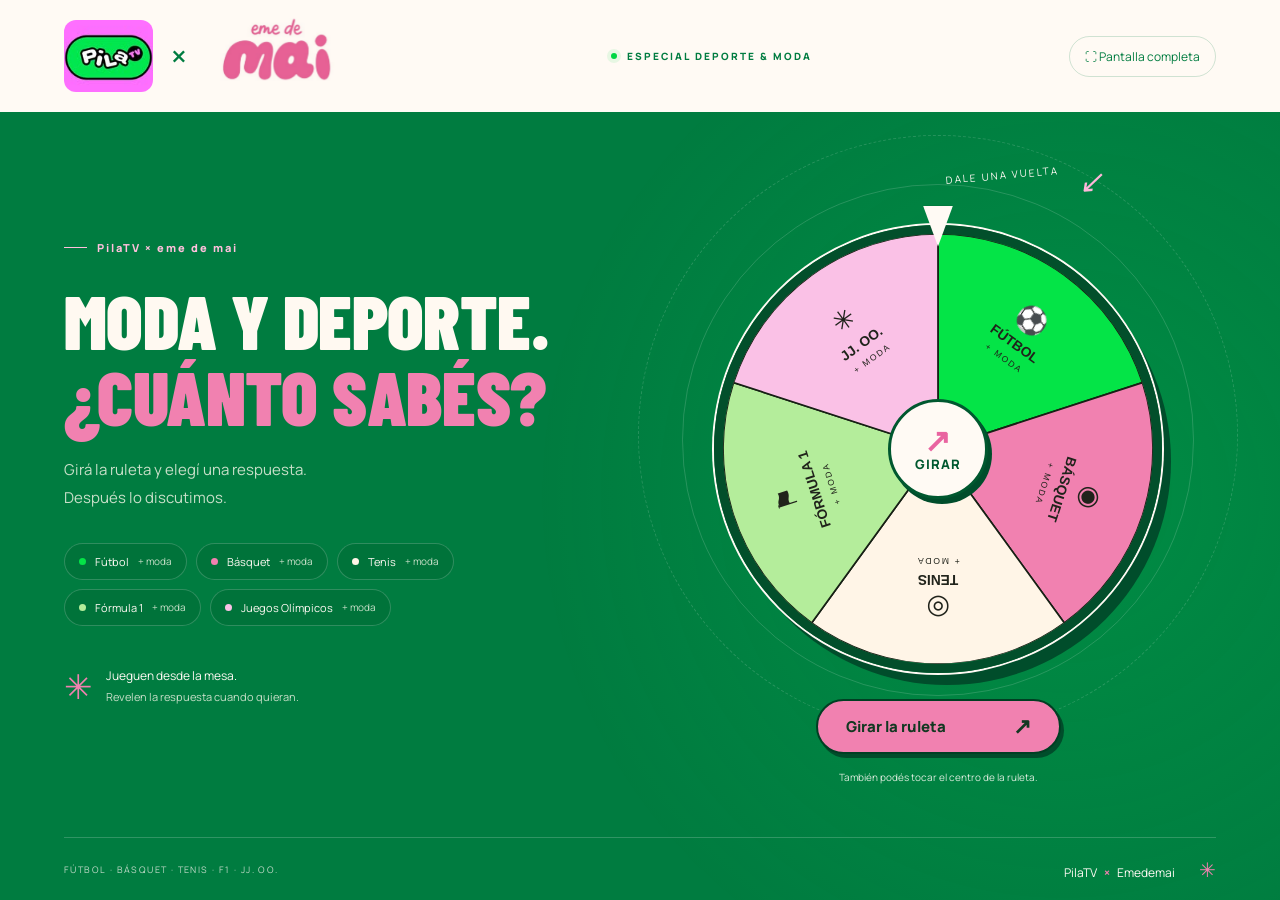
==== index.html @ b7b52172 "Add PilaTV x eme de mai stream game" ====
<!doctype html>
<html lang="es-AR">
<head><meta charset="UTF-8"><meta name="viewport" content="width=device-width,initial-scale=1"><title>PilaTVxEmedemai · Deporte con estilo</title><link rel="stylesheet" href="style.css"><link rel="stylesheet" href="brand.css"></head>
<body>
<div class="ambient" aria-hidden="true"></div>
<header><a class="brand collaboration" href="index.html" aria-label="PilaTV por eme de mai, inicio"><img class="pila-logo" src="assets/pila-logo.png" alt="PilaTV"><span class="cross">×</span><img class="eme-logo" src="assets/eme-logo.png" alt="eme de mai"></a><div class="edition"><span class="live-dot"></span> ESPECIAL DEPORTE & MODA</div><button id="fullscreen" class="quiet" aria-label="Pantalla completa">⛶ <span>Pantalla completa</span></button></header>
<main>
<section id="home">
<div class="intro"><div class="eyebrow"><span></span> PilaTV × eme de mai</div><h1>Moda y deporte.<br><em>¿Cuánto sabés?</em></h1><p>Girá la ruleta y elegí una respuesta.<br>Después lo discutimos.</p><div class="category-list" id="categories"></div><div class="intro-note"><span>✳</span><div>Jueguen desde la mesa.<small>Revelen la respuesta cuando quieran.</small></div></div></div>
<div class="wheel-area"><div class="orbit orbit-one"></div><div class="orbit orbit-two"></div><div class="wheel-top"><span>DALE UNA VUELTA</span><i>↙</i></div><div class="wheel-wrap"><div class="pointer" aria-hidden="true"></div><div id="wheel" class="wheel"></div><button id="spin-center" class="spin-center" aria-label="Girar la ruleta"><span>↗</span>GIRAR</button></div><button id="spin" class="primary spin-button">Girar la ruleta <span>↗</span></button><p id="spin-status" class="wheel-note" role="status">También podés tocar el centro de la ruleta.</p></div>
</section>
<section id="question-view" hidden>
<div class="question-top"><button id="back" class="quiet">← Volver a la ruleta</button><span id="question-category" class="category-pill"></span><span class="episode">PREGUNTA</span></div>
<div class="question-grid"><figure class="question-photo"><img id="question-image" alt=""><figcaption id="image-caption"></figcaption></figure><div class="question-content"><div class="eyebrow">ELEGÍ UNA OPCIÓN</div><h2 id="question-title" tabindex="-1"></h2><div id="options" class="options"></div><button id="reveal" class="primary">Revelar respuesta <span>↗</span></button><div id="answer" class="answer" hidden aria-live="polite"><span class="answer-label">LA RESPUESTA</span><p id="explanation"></p><div class="debate"><span>PARA DISCUTIR</span><h3 id="debate"></h3></div><div class="answer-bottom"><a id="source" target="_blank" rel="noopener noreferrer">Ver fuente ↗</a><button id="next" class="primary">Otra vuelta ↗</button></div></div></div></div>
</section>
</main>
<footer><span>FÚTBOL · BÁSQUET · TENIS · F1 · JJ. OO.</span><span>PilaTV <b>×</b> Emedemai <span class="footer-star">✳</span></span></footer>
<script src="questions.js"></script><script src="app.js"></script>
</body></html>
---- style.css ----
@import url('https://fonts.googleapis.com/css2?family=Barlow+Condensed:wght@600;700;800;900&family=Manrope:wght@400;500;600;700;800&display=swap');
:root{--bg:#111211;--panel:#1b1d1a;--ink:#f6f6ec;--muted:#9c9f94;--lime:#d8fc70;--purple:#b39af8;--line:#34372f}*{box-sizing:border-box}body{margin:0;background:var(--bg);color:var(--ink);font-family:Manrope,Arial,sans-serif;min-height:100vh}button,a{-webkit-tap-highlight-color:transparent}button{font:inherit;cursor:pointer}button:disabled{cursor:wait}button:focus-visible,a:focus-visible{outline:3px solid white;outline-offset:6px}button{color:inherit}a{color:inherit;text-decoration:none}[hidden]{display:none!important}.ambient{pointer-events:none;position:fixed;inset:0;background:radial-gradient(ellipse at 75% 40%,#99b54a0b,transparent 55%);z-index:-1}header{height:104px;max-width:1760px;margin:auto;padding:0 5%;display:flex;align-items:center;justify-content:space-between;border-bottom:1px solid var(--line);gap:20px}.brand{display:flex;align-items:center;gap:13px;font-size:24px;font-weight:800;letter-spacing:-1px}.brand-icon{width:42px;height:42px;display:flex;align-items:center;justify-content:center;background:var(--lime);border-radius:12px;color:#161913;font-size:37px;font-weight:900;position:relative;line-height:1}.brand-icon span{position:absolute;font-size:20px;right:1px;top:0}.cross{color:var(--lime);padding:0 8px;font-weight:400}.brand-light{font-weight:500}.edition{font-size:10px;letter-spacing:2px;display:flex;gap:10px;align-items:center;color:#c7c9bf}.live-dot{height:6px;width:6px;border-radius:50%;background:var(--lime);box-shadow:0 0 12px #d8fc7066}.quiet{border:1px solid var(--line);background:transparent;border-radius:9px;padding:11px 15px;font-size:12px;color:#bbbfb3}.quiet:hover{background:#25281f;color:white}main{max-width:1600px;margin:auto;padding:0 5%}#home{min-height:calc(100vh - 167px);display:grid;grid-template-columns:1fr 1fr;align-items:center;gap:40px;padding:42px 0}.eyebrow{font-size:11px;letter-spacing:2px;font-weight:800;display:flex;gap:10px;align-items:center;color:var(--lime)}.eyebrow>span{width:23px;height:1px;background:var(--lime)}h1{font-family:'Barlow Condensed',Impact,sans-serif;text-transform:uppercase;font-size:clamp(56px,5.9vw,96px);line-height:1;letter-spacing:-1px;margin:27px 0 22px;font-weight:800}h1 em{color:var(--lime);font-style:normal} .intro>p{color:var(--muted);font-size:15px;line-height:1.9}.category-list{display:flex;flex-wrap:wrap;gap:9px;max-width:490px;margin-top:30px}.category-chip{display:flex;align-items:center;gap:9px;padding:9px 12px;border-radius:7px;border:1px solid var(--line);font-size:11px;color:#dedfd5}.category-chip i{width:7px;height:7px;background:var(--color);border-radius:50%}.category-chip small{color:var(--muted);font-size:10px}.intro-note{display:flex;gap:14px;align-items:center;margin-top:37px;font-size:12px}.intro-note>span{font-size:34px;color:var(--purple)}.intro-note small{display:block;margin-top:5px;color:var(--muted);font-size:11px}.wheel-area{position:relative;display:flex;flex-direction:column;align-items:center;isolation:isolate}.wheel-wrap{position:relative;width:min(35vw,510px);aspect-ratio:1;margin:18px 0 26px}.wheel{height:100%;width:100%;border-radius:50%;border:9px solid #25281f;box-shadow:0 0 0 1px #4d5340,0 22px 60px #0008;transition:transform 4.3s cubic-bezier(.12,.64,.12,1);overflow:hidden}.wheel svg{height:100%;width:100%;display:block}.pointer{position:absolute;z-index:3;left:calc(50% - 15px);top:-15px;width:30px;height:37px;background:var(--ink);clip-path:polygon(0 0,100% 0,50% 100%);filter:drop-shadow(0 3px 5px #0008)}.spin-center{position:absolute;top:50%;left:50%;transform:translate(-50%,-50%);height:100px;width:100px;border:6px solid #fff2;border-radius:50%;background:#151812;box-shadow:0 3px 10px #0006;font-size:13px;font-weight:800;letter-spacing:1px;display:flex;flex-direction:column;align-items:center;justify-content:center}.spin-center>span{font-size:32px;line-height:30px;color:var(--lime)}.spin-center:hover{background:#303923}.wheel-top{font-size:10px;letter-spacing:2px;color:#c6cabb;transform:rotate(-5deg);align-self:flex-end;margin-right:20%;display:flex;gap:18px}.wheel-top i{font-size:30px;color:var(--purple)}.primary{background:var(--lime);border:0;padding:15px 22px;color:#202519;border-radius:9px;font-size:14px;font-weight:800;display:flex;justify-content:space-between;gap:26px;align-items:center}.primary:hover{background:#e4ffa0}.primary:disabled{opacity:.6}.spin-button{min-width:245px}.primary>span{font-size:22px;line-height:18px}.wheel-note{color:var(--muted);font-size:10px;margin:16px 0 0}.orbit{position:absolute;border:1px dashed #3b423066;border-radius:50%;z-index:-1;pointer-events:none}.orbit-one{width:108%;aspect-ratio:1;top:-5%}.orbit-two{width:92%;aspect-ratio:1;top:3%;border-style:solid}footer{height:63px;margin:0 5%;border-top:1px solid var(--line);display:flex;align-items:center;justify-content:space-between;color:#818777;font-size:9px;letter-spacing:1.4px}footer>span:last-child{font-size:12px;letter-spacing:0;color:#b4b9aa}footer b{color:var(--lime);margin:0 5px}.footer-star{color:var(--lime);margin-left:22px;font-size:20px}#question-view{padding:27px 0 40px;min-height:calc(100vh - 167px)}.question-top{display:flex;align-items:center;gap:22px;margin-bottom:25px}.category-pill{background:var(--color);color:#172017;border-radius:6px;padding:8px 13px;font-weight:800;font-size:11px}.episode{margin-left:auto;color:var(--muted);font-size:10px;letter-spacing:1.5px}.question-grid{display:grid;grid-template-columns:.85fr 1.15fr;gap:45px;align-items:start}.question-photo{margin:0;border-radius:16px;overflow:hidden;height:clamp(370px,58vh,650px);position:relative;background:#242921}.question-photo img{width:100%;height:100%;object-fit:cover}.question-photo:after{content:'';position:absolute;inset:50% 0 0;background:linear-gradient(transparent,#000c);pointer-events:none}.question-photo figcaption{position:absolute;bottom:13px;left:18px;right:18px;font-size:9px;color:#fff9;z-index:2}.photo-stamp{position:absolute;bottom:50px;left:25px;font-family:'Barlow Condensed',Impact,sans-serif;font-weight:800;font-size:40px;line-height:.95;z-index:2}.photo-stamp span{color:var(--lime)}.question-content h2{font-family:'Barlow Condensed',Impact,sans-serif;font-size:clamp(29px,3vw,47px);line-height:1.08;margin:13px 0 22px;max-width:800px;text-transform:uppercase}.options{display:grid;grid-template-columns:1fr 1fr;gap:10px;margin-bottom:18px}.option{min-height:66px;display:flex;align-items:center;gap:12px;text-align:left;background:var(--panel);border:1px solid var(--line);border-radius:9px;padding:12px 14px;font-size:14px;font-weight:600}.letter{background:#2d3128;color:#a9af9f;flex-shrink:0;width:29px;height:29px;display:grid;place-items:center;border-radius:5px;font-size:12px}.option:hover:not(:disabled),.option.selected{border-color:var(--purple);background:#292338}.option.correct{background:#d8fc7018;border-color:var(--lime);color:var(--lime)}.option.correct .letter{background:var(--lime);color:#182111}.option.wrong{border-color:#e99487;background:#e9948710}.option:disabled{cursor:default}.answer{border-top:1px solid var(--line);padding-top:16px}.answer-label{font-size:10px;color:var(--lime);letter-spacing:1.4px;font-weight:800}.answer p{font-size:13px;line-height:1.7;color:#c1c6b7;margin:7px 0 15px}.debate{border-left:3px solid var(--purple);padding:4px 0 4px 14px}.debate>span{font-size:9px;letter-spacing:1.8px;color:var(--purple);font-weight:800}.debate h3{font-size:17px;line-height:1.45;margin:6px 0}.answer-bottom{display:flex;justify-content:space-between;align-items:center;margin-top:18px}.answer-bottom>a{color:#939c84;font-size:10px}.answer-bottom .primary{font-size:12px;padding:11px 17px}@media(min-width:1700px){.question-content h2{font-size:54px}.option{font-size:18px;min-height:80px}.answer p{font-size:16px}.debate h3{font-size:21px}}@media(max-width:900px){header{height:80px}.edition{display:none}.brand{font-size:19px}#home{gap:20px}.wheel-wrap{width:39vw}.spin-center{width:80px;height:80px}.question-grid{gap:25px;grid-template-columns:.8fr 1.2fr}.episode{display:none}.options{grid-template-columns:1fr}.question-photo{height:450px}.orbit{display:none}}@media(max-width:620px){header{padding:0 5%;height:76px}.brand{font-size:17px}.brand-icon{width:34px;height:34px;font-size:28px}#fullscreen span{display:none}#home{grid-template-columns:1fr;padding-top:30px;gap:40px}h1{font-size:57px}.intro>p{font-size:13px}.intro-note{display:none}.category-list{margin-top:20px}.wheel-wrap{width:80vw;max-width:430px}.wheel-area{padding-bottom:24px}.wheel-top{margin-right:12%}footer>span:first-child{max-width:170px;font-size:7px;line-height:1.5}footer>span:last-child{font-size:10px}.question-grid{grid-template-columns:1fr;gap:24px}.question-photo{height:270px}.photo-stamp{font-size:30px}.question-top{gap:10px}.question-top .quiet{font-size:10px;padding:9px}.category-pill{font-size:9px}.question-content h2{font-size:34px}.options{grid-template-columns:1fr 1fr}.option{font-size:12px;padding:10px;gap:8px}.answer-bottom{padding-bottom:15px}}@media(prefers-reduced-motion:reduce){.wheel{transition-duration:.1s}}
---- brand.css ----
/* Colaboración PilaTV × eme de mai: rosa, verde y blanco cálido. */
.question-photo:after{display:none}.question-photo img{object-fit:contain;padding-bottom:54px}.question-photo figcaption{background:#fffaf4;color:#386046;bottom:0;left:0;right:0;margin:0;padding:14px 18px;min-height:50px;font-size:11px;line-height:1.4}.question-photo.is-revealed{background:#f3efe7}.question-photo.is-revealed img{object-fit:contain}.question-photo:not(.is-revealed) img{object-fit:cover}.question-photo:not(.is-revealed) figcaption{text-align:center}
:root{--bg:#007c40;--panel:#006b37;--ink:#fffaf4;--muted:#c7dfc8;--lime:#f181b0;--purple:#ffb7da;--line:#ffffff30}
body{background:var(--bg)}.ambient{background:radial-gradient(circle at 83% 55%,#00ef5a24,transparent 45%)}
header{background:#fffaf4;border:0;max-width:none;padding:0 5%;height:112px;color:#123821}
.collaboration{gap:18px;align-items:center}.pila-logo{width:89px;height:72px;object-fit:contain;border-radius:12px}.eme-logo{width:150px;height:78px;object-fit:contain;mix-blend-mode:multiply}.cross{font-size:32px;color:#007c40;padding:0;font-weight:500}
.edition{color:#007c40;font-weight:800}.live-dot{background:#00d643;box-shadow:0 0 0 4px #00d64318}header .quiet{color:#007c40;border-color:#007c4030;border-radius:30px}header .quiet:hover{background:#007c4010}
h1{color:#fff9f1;font-weight:900;letter-spacing:-.6px}h1 em{color:#f181b0}.eyebrow{color:#ffc0dc}.eyebrow>span{background:#ffc0dc}.category-chip{background:#00663466;border-color:#ffffff30;border-radius:30px;color:#fffaf4;padding:10px 14px}.category-chip small{color:#c7dfc8}.intro-note>span{color:#f181b0}.wheel{border-color:#024f2b;box-shadow:0 0 0 2px #fffaf4,9px 12px 0 #004d2b;}
.pointer{background:#fffaf4;top:-19px;height:41px}.spin-center{background:#fffaf4;color:#00582f;border:3px solid #00582f;box-shadow:4px 5px 0 #004d2b}.spin-center>span{color:#e964a0}.spin-center:hover{background:#ffe4f0}.wheel-top{color:#fffaf4}.wheel-top i{color:#ffb7da}.orbit{border-color:#ffffff27}.primary{border:2px solid #003f23;border-radius:30px;background:#f181b0;box-shadow:3px 4px 0 #004d2b;color:#123821}.primary:hover{background:#ffb6d9;transform:translateY(-1px)}.primary:active{transform:translateY(2px);box-shadow:1px 1px 0 #004d2b}.spin-button{padding:15px 28px;font-size:15px}.wheel-note{color:#d9ebdc}.intro-note small{color:#c7dfc8}footer{color:#c1dac8}footer>span:last-child{color:#fffaf4}footer b,.footer-star{color:#f181b0}
.question-top .quiet{color:#fffaf4;border-color:#ffffff50;border-radius:25px}.question-top .quiet:hover{background:#ffffff15}.category-pill{border-radius:25px;padding:9px 16px}.episode{color:#d5e5d7}.question-photo{border:2px solid #fffaf4;box-shadow:5px 6px 0 #004d2b;background:#fffaf4}.photo-stamp{color:white}.photo-stamp span{color:#ffb7da}.option{border:2px solid #d6e4d1;background:#fffaf4;color:#15432a;border-radius:13px;font-size:15px}.letter{background:#e8efdf;color:#19623a}.option:hover:not(:disabled),.option.selected{background:#ffd7e9;border-color:#ef81b0;color:#123821}.option.correct{background:#cbffc6;border-color:#58ee76;color:#004523}.option.correct .letter{background:#008e3e;color:white}.option.wrong{background:#ffc8d6;border-color:#ff7a9c;color:#692038}.answer-label{color:#ffb7da}.answer p{color:#e6f0e7}.debate{border-color:#f181b0}.debate>span{color:#ffb7da}.answer-bottom>a{color:#d9e7d9}.photo-stamp{text-shadow:0 2px 15px #0008}#home,#question-view{min-height:calc(100vh - 175px)}
@media(max-width:900px){header{height:95px}.pila-logo{width:74px;height:62px}.eme-logo{width:124px;height:63px}.collaboration{gap:13px}}
@media(max-width:620px){header{height:88px}.pila-logo{width:60px;height:50px}.eme-logo{width:103px;height:57px}.collaboration{gap:10px}.cross{font-size:24px}.category-chip{padding:8px 11px}.option{font-size:12px}.question-photo{box-shadow:3px 4px 0 #004d2b}}
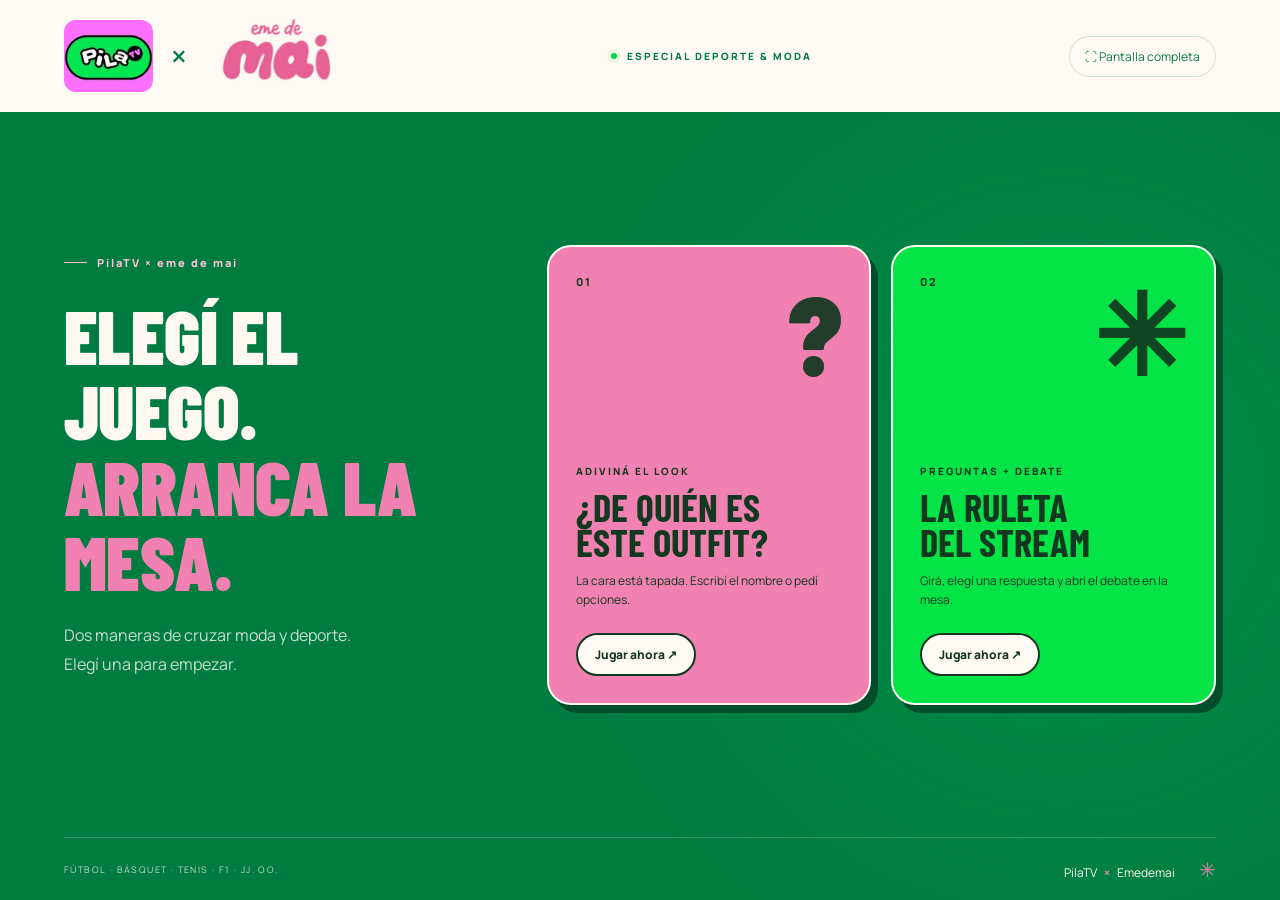
==== commit 260f9863: "Agregar selector e integrar Adivina el outfit" ====
--- a/index.html
+++ b/index.html
@@ -5,6 +5,19 @@
 <div class="ambient" aria-hidden="true"></div>
 <header><a class="brand collaboration" href="index.html" aria-label="PilaTV por eme de mai, inicio"><img class="pila-logo" src="assets/pila-logo.png" alt="PilaTV"><span class="cross">×</span><img class="eme-logo" src="assets/eme-logo.png" alt="eme de mai"></a><div class="edition"><span class="live-dot"></span> ESPECIAL DEPORTE & MODA</div><button id="fullscreen" class="quiet" aria-label="Pantalla completa">⛶ <span>Pantalla completa</span></button></header>
 <main>
+<section id="game-selector" class="game-selector">
+<div class="selector-copy"><div class="eyebrow"><span></span> PilaTV × eme de mai</div><h1>Elegí el juego.<br><em>Arranca la mesa.</em></h1><p>Dos maneras de cruzar moda y deporte.<br>Elegí una para empezar.</p></div>
+<div class="game-cards">
+<button class="game-card game-card-outfit" data-game="adivina" aria-label="Jugar ¿De quién es este outfit?">
+<span class="game-number">01</span><span class="game-icon">?</span><span class="game-kicker">ADIVINÁ EL LOOK</span><strong>¿De quién es<br>este outfit?</strong><small>La cara está tapada. Escribí el nombre o pedí opciones.</small><span class="game-cta">Jugar ahora ↗</span>
+</button>
+<button class="game-card game-card-wheel" data-game="roulette" aria-label="Jugar La ruleta del stream">
+<span class="game-number">02</span><span class="game-icon">✳</span><span class="game-kicker">PREGUNTAS + DEBATE</span><strong>La ruleta<br>del stream</strong><small>Girá, elegí una respuesta y abrí el debate en la mesa.</small><span class="game-cta">Jugar ahora ↗</span>
+</button>
+</div>
+</section>
+<div id="roulette-game" class="game-screen" hidden>
+<div class="game-toolbar"><button class="quiet return-selector">← Elegir otro juego</button><span>LA RULETA DEL STREAM</span></div>
 <section id="home">
 <div class="intro"><div class="eyebrow"><span></span> PilaTV × eme de mai</div><h1>Moda y deporte.<br><em>¿Cuánto sabés?</em></h1><p>Girá la ruleta y elegí una respuesta.<br>Después lo discutimos.</p><div class="category-list" id="categories"></div><div class="intro-note"><span>✳</span><div>Jueguen desde la mesa.<small>Revelen la respuesta cuando quieran.</small></div></div></div>
 <div class="wheel-area"><div class="orbit orbit-one"></div><div class="orbit orbit-two"></div><div class="wheel-top"><span>DALE UNA VUELTA</span><i>↙</i></div><div class="wheel-wrap"><div class="pointer" aria-hidden="true"></div><div id="wheel" class="wheel"></div><button id="spin-center" class="spin-center" aria-label="Girar la ruleta"><span>↗</span>GIRAR</button></div><button id="spin" class="primary spin-button">Girar la ruleta <span>↗</span></button><p id="spin-status" class="wheel-note" role="status">También podés tocar el centro de la ruleta.</p></div>
@@ -13,7 +26,16 @@
 <div class="question-top"><button id="back" class="quiet">← Volver a la ruleta</button><span id="question-category" class="category-pill"></span><span class="episode">PREGUNTA</span></div>
 <div class="question-grid"><figure class="question-photo"><img id="question-image" alt=""><figcaption id="image-caption"></figcaption></figure><div class="question-content"><div class="eyebrow">ELEGÍ UNA OPCIÓN</div><h2 id="question-title" tabindex="-1"></h2><div id="options" class="options"></div><button id="reveal" class="primary">Revelar respuesta <span>↗</span></button><div id="answer" class="answer" hidden aria-live="polite"><span class="answer-label">LA RESPUESTA</span><p id="explanation"></p><div class="debate"><span>PARA DISCUTIR</span><h3 id="debate"></h3></div><div class="answer-bottom"><a id="source" target="_blank" rel="noopener noreferrer">Ver fuente ↗</a><button id="next" class="primary">Otra vuelta ↗</button></div></div></div></div>
 </section>
+</div>
+<section id="adivina-game" class="game-screen adivina-screen" hidden>
+<div class="game-toolbar"><button class="quiet return-selector">← Elegir otro juego</button><span>¿DE QUIÉN ES ESTE OUTFIT?</span></div>
+<adivina-outfit titulo="¿De quién es este outfit?" logo-izq="adivinaApp/imagenes/logo-pila.png" logo-der="adivinaApp/imagenes/logo-mai.png"></adivina-outfit>
+</section>
 </main>
 <footer><span>FÚTBOL · BÁSQUET · TENIS · F1 · JJ. OO.</span><span>PilaTV <b>×</b> Emedemai <span class="footer-star">✳</span></span></footer>
-<script src="questions.js"></script><script src="app.js"></script>
+<script src="questions.js"></script>
+<script src="adivinaApp/data/jugadores.js"></script>
+<script>window.ADIVINA_JUGADORES.forEach(j=>{j.imagen='adivinaApp/'+j.imagen;if(j.imagenRevelada)j.imagenRevelada='adivinaApp/'+j.imagenRevelada;});</script>
+<script src="adivinaApp/adivina.js"></script>
+<script src="app.js"></script>
 </body></html>
--- a/brand.css
+++ b/brand.css
@@ -10,3 +10,7 @@
 .question-top .quiet{color:#fffaf4;border-color:#ffffff50;border-radius:25px}.question-top .quiet:hover{background:#ffffff15}.category-pill{border-radius:25px;padding:9px 16px}.episode{color:#d5e5d7}.question-photo{border:2px solid #fffaf4;box-shadow:5px 6px 0 #004d2b;background:#fffaf4}.photo-stamp{color:white}.photo-stamp span{color:#ffb7da}.option{border:2px solid #d6e4d1;background:#fffaf4;color:#15432a;border-radius:13px;font-size:15px}.letter{background:#e8efdf;color:#19623a}.option:hover:not(:disabled),.option.selected{background:#ffd7e9;border-color:#ef81b0;color:#123821}.option.correct{background:#cbffc6;border-color:#58ee76;color:#004523}.option.correct .letter{background:#008e3e;color:white}.option.wrong{background:#ffc8d6;border-color:#ff7a9c;color:#692038}.answer-label{color:#ffb7da}.answer p{color:#e6f0e7}.debate{border-color:#f181b0}.debate>span{color:#ffb7da}.answer-bottom>a{color:#d9e7d9}.photo-stamp{text-shadow:0 2px 15px #0008}#home,#question-view{min-height:calc(100vh - 175px)}
 @media(max-width:900px){header{height:95px}.pila-logo{width:74px;height:62px}.eme-logo{width:124px;height:63px}.collaboration{gap:13px}}
 @media(max-width:620px){header{height:88px}.pila-logo{width:60px;height:50px}.eme-logo{width:103px;height:57px}.collaboration{gap:10px}.cross{font-size:24px}.category-chip{padding:8px 11px}.option{font-size:12px}.question-photo{box-shadow:3px 4px 0 #004d2b}}
+
+.game-selector{min-height:calc(100vh - 175px);display:grid;grid-template-columns:.78fr 1.22fr;align-items:center;gap:55px;padding:54px 0}.selector-copy p{color:#c7dfc8;line-height:1.8}.game-cards{display:grid;grid-template-columns:1fr 1fr;gap:20px}.game-card{position:relative;min-height:460px;padding:27px;text-align:left;border:2px solid #fffaf4;border-radius:24px;color:#123821;display:flex;flex-direction:column;align-items:flex-start;overflow:hidden;box-shadow:7px 8px 0 #004d2b;transition:transform .18s ease,box-shadow .18s ease}.game-card:hover{transform:translateY(-5px);box-shadow:10px 13px 0 #004d2b}.game-card:focus-visible{outline:4px solid #fff;outline-offset:6px}.game-card-outfit{background:#f181b0}.game-card-wheel{background:#04e447}.game-number{font-size:11px;letter-spacing:2px;font-weight:900}.game-icon{align-self:flex-end;font-family:'Barlow Condensed',Impact,sans-serif;font-size:112px;line-height:.75;font-weight:900;opacity:.92}.game-kicker{margin-top:auto;font-size:10px;letter-spacing:2px;font-weight:900}.game-card strong{font-family:'Barlow Condensed',Impact,sans-serif;font-size:clamp(38px,3vw,58px);line-height:.92;text-transform:uppercase;margin:12px 0}.game-card small{max-width:290px;font-size:12px;line-height:1.55}.game-cta{margin-top:23px;padding:11px 17px;border:2px solid #123821;border-radius:999px;font-size:12px;font-weight:900;background:#fffaf4}.game-screen{min-height:calc(100vh - 175px)}.game-toolbar{min-height:66px;display:flex;align-items:center;justify-content:space-between;border-bottom:1px solid #ffffff30;color:#d5e5d7;font-size:10px;letter-spacing:1.8px}.game-toolbar .quiet{color:#fffaf4;border-color:#ffffff50;border-radius:25px}.adivina-screen{padding-bottom:40px}.adivina-screen adivina-outfit{display:block;margin-top:26px;--adv-bg:#007c40;--adv-card:#fffaf4;--adv-text:#123821;--adv-muted:#5f7665;--adv-rosa:#f181b0;--adv-rosa-claro:#ffb7da;--adv-magenta:#f181b0;--adv-lima:#04e447;--adv-borde:#123821;--adv-ok:#04e447;--adv-bad:#ff5b78;--adv-radius:24px;--adv-font:Manrope,Arial,sans-serif;--adv-font-titulo:'Barlow Condensed',Impact,sans-serif;--adv-foto-alto:56vh}
+@media(max-width:900px){.game-selector{grid-template-columns:1fr;gap:30px;padding:42px 0}.selector-copy h1{margin-bottom:14px}.game-card{min-height:390px}.game-icon{font-size:90px}.adivina-screen adivina-outfit{--adv-foto-alto:48vh}}
+@media(max-width:620px){.game-selector{padding:30px 0}.game-cards{grid-template-columns:1fr}.game-card{min-height:310px;padding:22px}.game-icon{font-size:70px}.game-card strong{font-size:42px}.game-toolbar{min-height:58px}.game-toolbar>span{display:none}.adivina-screen adivina-outfit{margin-top:16px;--adv-radius:18px;--adv-foto-alto:44vh}}
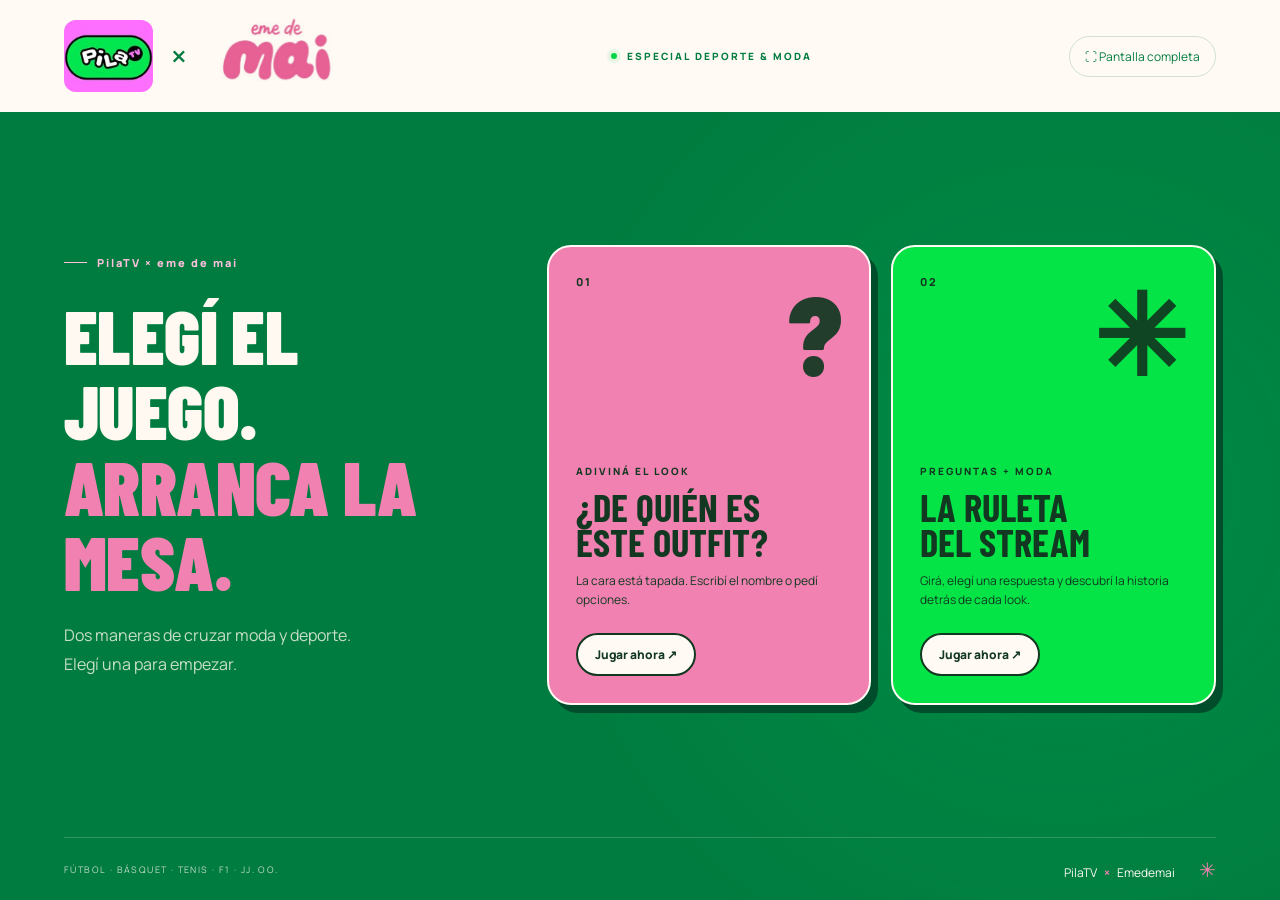
==== commit 39c6f65a: "Eliminar menciones de debate del selector" ====
--- a/index.html
+++ b/index.html
@@ -12,7 +12,7 @@
 <span class="game-number">01</span><span class="game-icon">?</span><span class="game-kicker">ADIVINÁ EL LOOK</span><strong>¿De quién es<br>este outfit?</strong><small>La cara está tapada. Escribí el nombre o pedí opciones.</small><span class="game-cta">Jugar ahora ↗</span>
 </button>
 <button class="game-card game-card-wheel" data-game="roulette" aria-label="Jugar La ruleta del stream">
-<span class="game-number">02</span><span class="game-icon">✳</span><span class="game-kicker">PREGUNTAS + DEBATE</span><strong>La ruleta<br>del stream</strong><small>Girá, elegí una respuesta y abrí el debate en la mesa.</small><span class="game-cta">Jugar ahora ↗</span>
+<span class="game-number">02</span><span class="game-icon">✳</span><span class="game-kicker">PREGUNTAS + MODA</span><strong>La ruleta<br>del stream</strong><small>Girá, elegí una respuesta y descubrí la historia detrás de cada look.</small><span class="game-cta">Jugar ahora ↗</span>
 </button>
 </div>
 </section>
@@ -24,7 +24,7 @@
 </section>
 <section id="question-view" hidden>
 <div class="question-top"><button id="back" class="quiet">← Volver a la ruleta</button><span id="question-category" class="category-pill"></span><span class="episode">PREGUNTA</span></div>
-<div class="question-grid"><figure class="question-photo"><img id="question-image" alt=""><figcaption id="image-caption"></figcaption></figure><div class="question-content"><div class="eyebrow">ELEGÍ UNA OPCIÓN</div><h2 id="question-title" tabindex="-1"></h2><div id="options" class="options"></div><button id="reveal" class="primary">Revelar respuesta <span>↗</span></button><div id="answer" class="answer" hidden aria-live="polite"><span class="answer-label">LA RESPUESTA</span><p id="explanation"></p><div class="debate"><span>PARA DISCUTIR</span><h3 id="debate"></h3></div><div class="answer-bottom"><a id="source" target="_blank" rel="noopener noreferrer">Ver fuente ↗</a><button id="next" class="primary">Otra vuelta ↗</button></div></div></div></div>
+<div class="question-grid"><figure class="question-photo"><img id="question-image" alt=""><figcaption id="image-caption"></figcaption></figure><div class="question-content"><div class="eyebrow">ELEGÍ UNA OPCIÓN</div><h2 id="question-title" tabindex="-1"></h2><div id="options" class="options"></div><button id="reveal" class="primary">Revelar respuesta <span>↗</span></button><div id="answer" class="answer" hidden aria-live="polite"><span class="answer-label">LA RESPUESTA</span><p id="explanation"></p><div class="answer-bottom"><a id="source" target="_blank" rel="noopener noreferrer">Ver fuente ↗</a><button id="next" class="primary">Otra vuelta ↗</button></div></div></div></div>
 </section>
 </div>
 <section id="adivina-game" class="game-screen adivina-screen" hidden>
